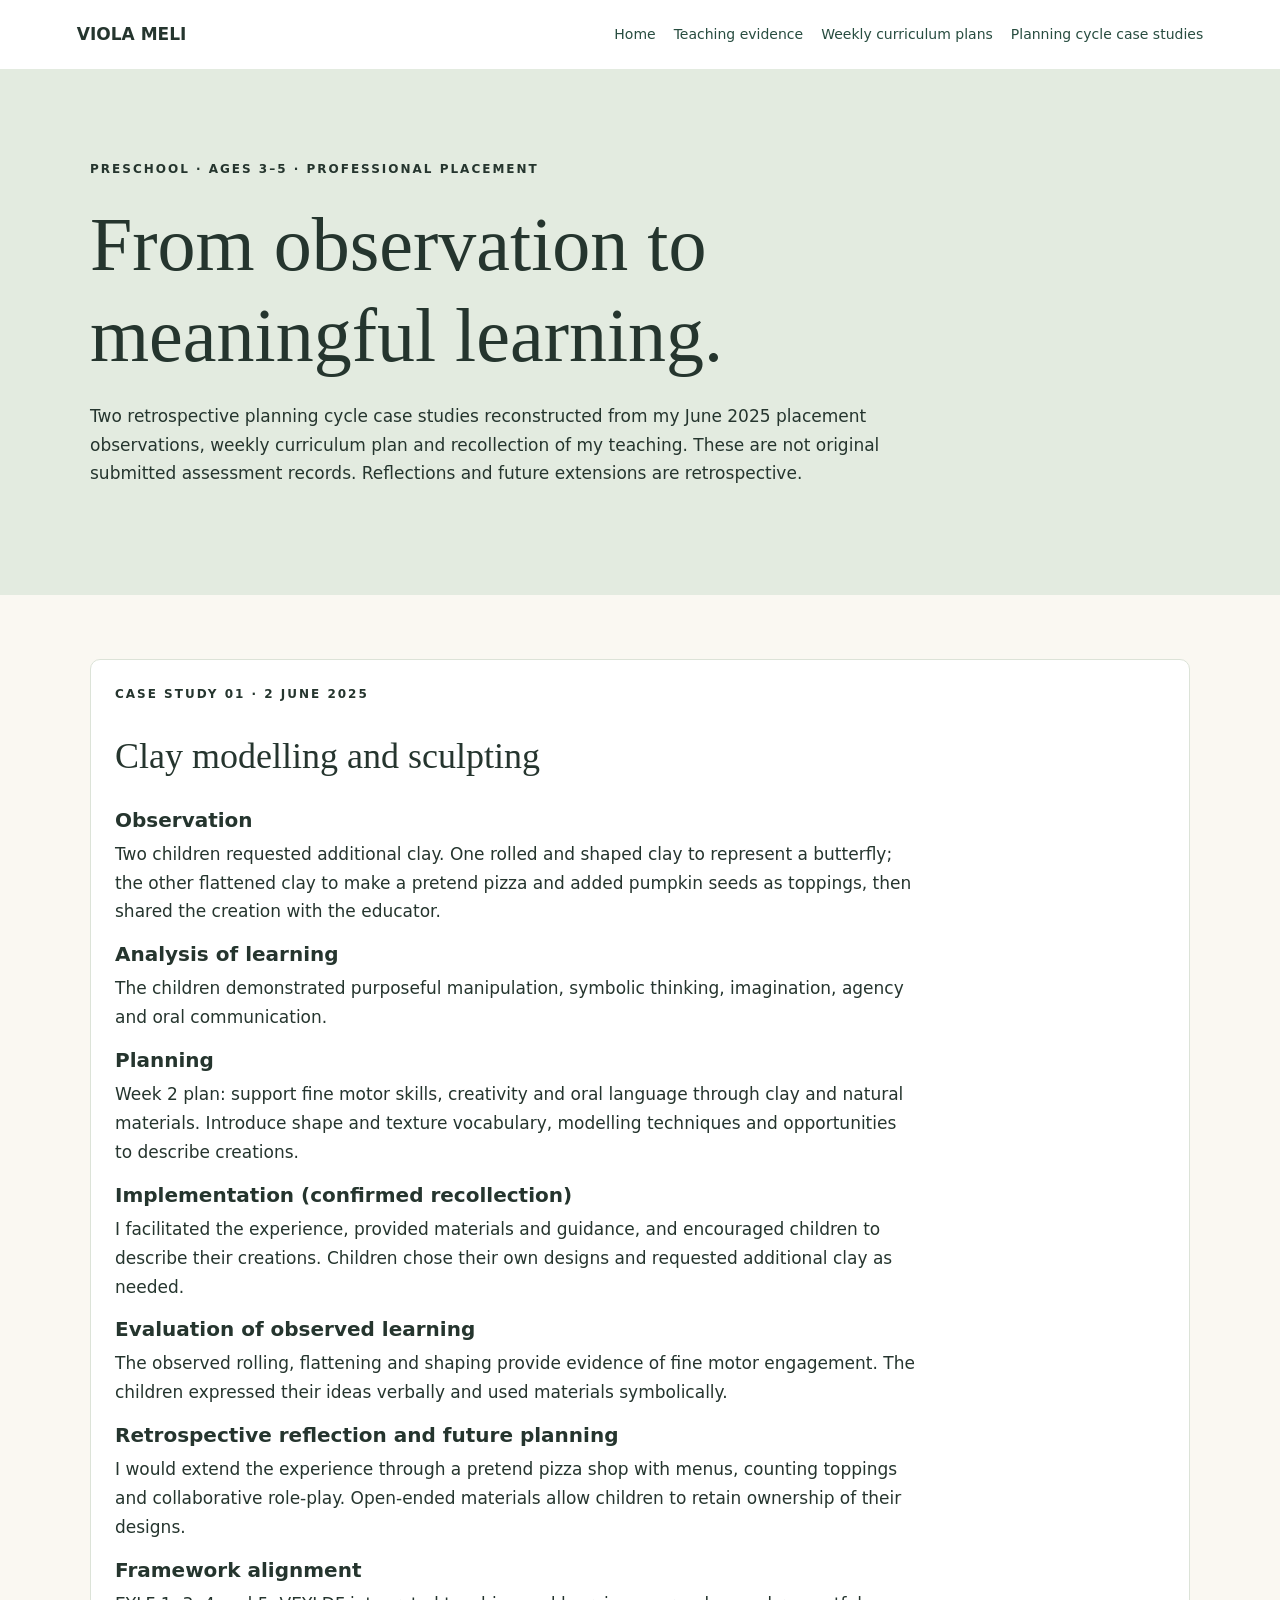
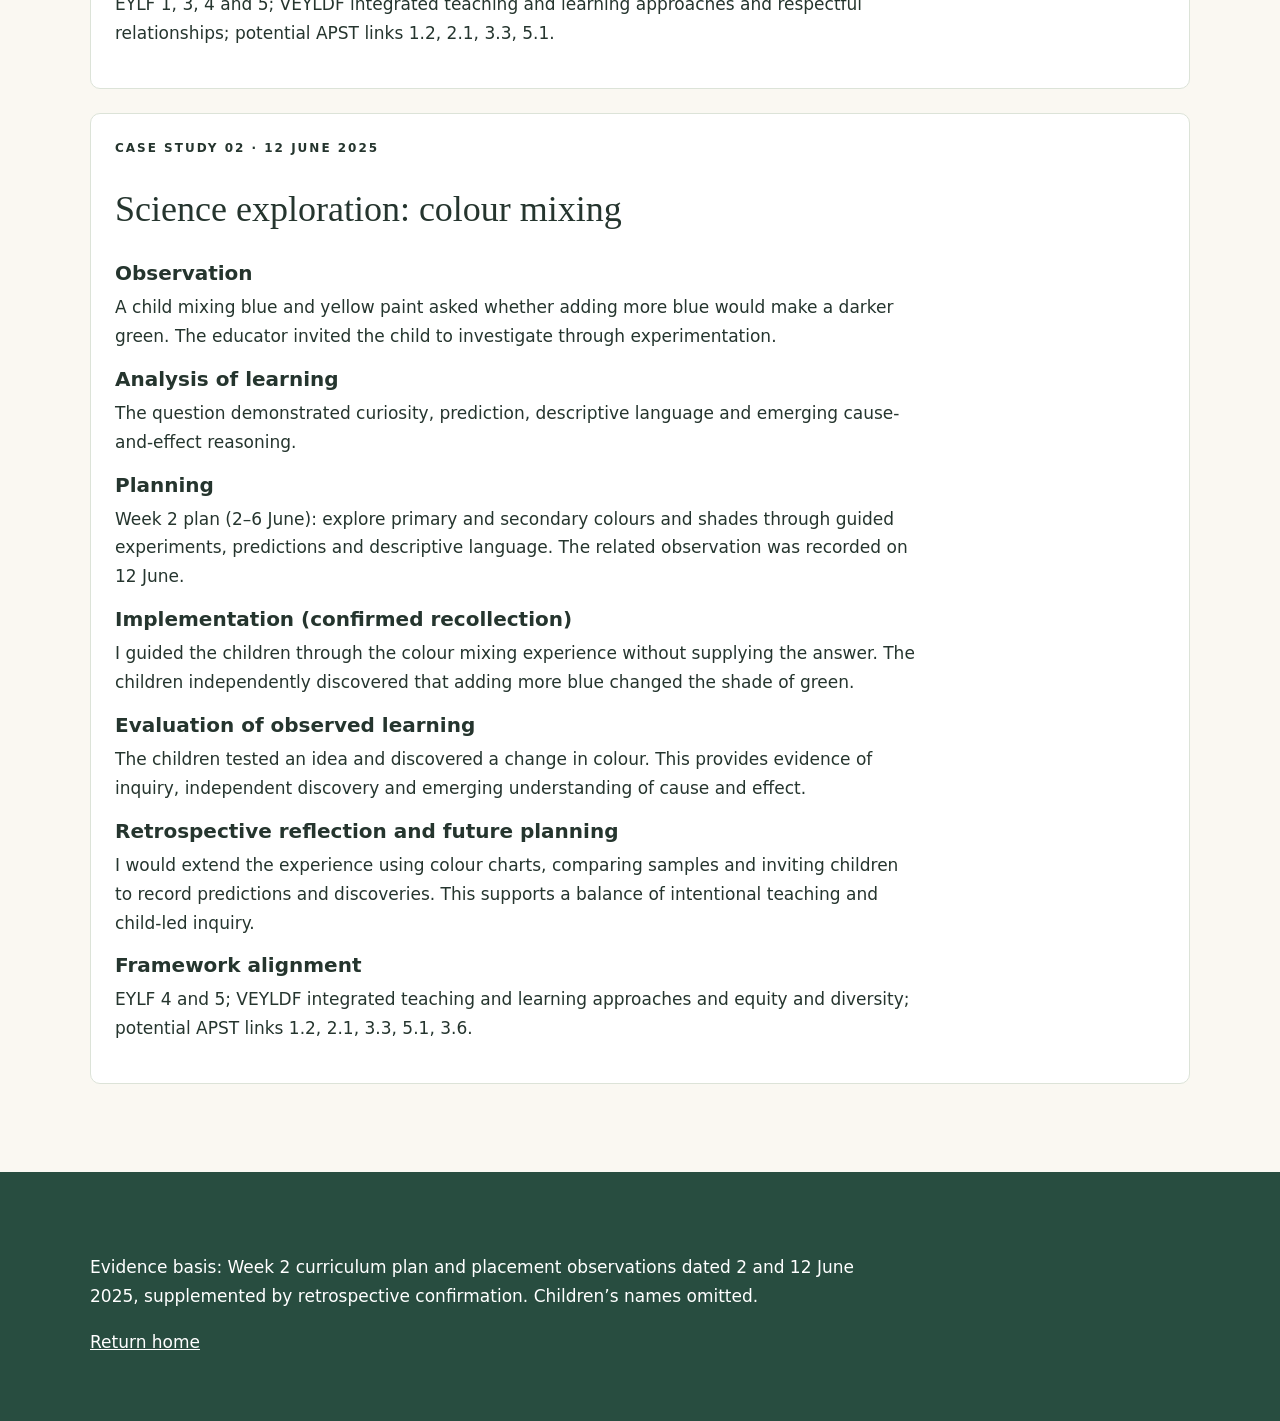
==== completed-cycles.html @ 90e4ea8d "Add files via upload" ====
<!doctype html><html lang="en"><head><meta charset="utf-8"><meta name="viewport" content="width=device-width,initial-scale=1"><title>Planning Cycle Case Studies | Viola Meli</title><link rel="stylesheet" href="style.css"></head><body><nav><strong>VIOLA MELI</strong><a href="index.html">Home</a><a href="portfolio.html">Teaching evidence</a><a href="weekly-plans.html">Weekly curriculum plans</a><a href="completed-cycles.html" aria-current="page">Planning cycle case studies</a></nav><header><div class="eyebrow">Preschool · Ages 3–5 · Professional placement</div><h1>From observation to meaningful learning.</h1><p>Two retrospective planning cycle case studies reconstructed from my June 2025 placement observations, weekly curriculum plan and recollection of my teaching. These are not original submitted assessment records. Reflections and future extensions are retrospective.</p></header><section><article class="tile" style="margin-bottom:24px"><div class="eyebrow">Case study 01 · 2 June 2025</div><h2>Clay modelling and sculpting</h2><h3>Observation</h3><p>Two children requested additional clay. One rolled and shaped clay to represent a butterfly; the other flattened clay to make a pretend pizza and added pumpkin seeds as toppings, then shared the creation with the educator.</p><h3>Analysis of learning</h3><p>The children demonstrated purposeful manipulation, symbolic thinking, imagination, agency and oral communication.</p><h3>Planning</h3><p>Week 2 plan: support fine motor skills, creativity and oral language through clay and natural materials. Introduce shape and texture vocabulary, modelling techniques and opportunities to describe creations.</p><h3>Implementation (confirmed recollection)</h3><p>I facilitated the experience, provided materials and guidance, and encouraged children to describe their creations. Children chose their own designs and requested additional clay as needed.</p><h3>Evaluation of observed learning</h3><p>The observed rolling, flattening and shaping provide evidence of fine motor engagement. The children expressed their ideas verbally and used materials symbolically.</p><h3>Retrospective reflection and future planning</h3><p>I would extend the experience through a pretend pizza shop with menus, counting toppings and collaborative role-play. Open-ended materials allow children to retain ownership of their designs.</p><h3>Framework alignment</h3><p>EYLF 1, 3, 4 and 5; VEYLDF integrated teaching and learning approaches and respectful relationships; potential APST links 1.2, 2.1, 3.3, 5.1.</p></article><article class="tile" style="margin-bottom:24px"><div class="eyebrow">Case study 02 · 12 June 2025</div><h2>Science exploration: colour mixing</h2><h3>Observation</h3><p>A child mixing blue and yellow paint asked whether adding more blue would make a darker green. The educator invited the child to investigate through experimentation.</p><h3>Analysis of learning</h3><p>The question demonstrated curiosity, prediction, descriptive language and emerging cause-and-effect reasoning.</p><h3>Planning</h3><p>Week 2 plan (2–6 June): explore primary and secondary colours and shades through guided experiments, predictions and descriptive language. The related observation was recorded on 12 June.</p><h3>Implementation (confirmed recollection)</h3><p>I guided the children through the colour mixing experience without supplying the answer. The children independently discovered that adding more blue changed the shade of green.</p><h3>Evaluation of observed learning</h3><p>The children tested an idea and discovered a change in colour. This provides evidence of inquiry, independent discovery and emerging understanding of cause and effect.</p><h3>Retrospective reflection and future planning</h3><p>I would extend the experience using colour charts, comparing samples and inviting children to record predictions and discoveries. This supports a balance of intentional teaching and child-led inquiry.</p><h3>Framework alignment</h3><p>EYLF 4 and 5; VEYLDF integrated teaching and learning approaches and equity and diversity; potential APST links 1.2, 2.1, 3.3, 5.1, 3.6.</p></article></section><footer><p>Evidence basis: Week 2 curriculum plan and placement observations dated 2 and 12 June 2025, supplemented by retrospective confirmation. Children’s names omitted.</p><a href="index.html">Return home</a></footer></body></html>
---- style.css ----
:root{--green:#284d40;--sage:#e3ebe0;--cream:#faf8f2;--ink:#25352e}*{box-sizing:border-box}html{scroll-behavior:smooth}body{margin:0;background:var(--cream);color:var(--ink);font:17px/1.7 system-ui,sans-serif}header,section,footer{padding:clamp(24px,5vw,70px) max(6vw,calc((100vw - 1100px)/2))}nav{display:flex;flex-wrap:wrap;gap:18px;align-items:center;padding:20px 6%;background:white}nav strong{margin-right:auto}a{color:var(--green)}nav a{text-decoration:none;font-size:14px}header{background:var(--sage);padding-top:90px;padding-bottom:90px}h1,h2,h3{line-height:1.2}h1,h2{font-family:Georgia,serif;font-weight:normal}h1{font-size:clamp(40px,7vw,76px);max-width:850px;margin:20px 0}h2{font-size:36px}h3{font-size:20px}.eyebrow{font-size:12px;letter-spacing:2px;text-transform:uppercase;font-weight:bold}.button{display:inline-block;background:var(--green);color:white;padding:12px 22px;border-radius:5px;text-decoration:none}.grid{display:grid;grid-template-columns:repeat(auto-fit,minmax(min(100%,250px),1fr));gap:20px}.tile{background:white;border:1px solid #dce3d8;border-radius:10px;padding:24px}.muted{color:#52675d;font-size:14px}.band{background:var(--sage)}footer{background:var(--green);color:white}footer a{color:white}p{max-width:800px}a:focus-visible{outline:3px solid #a67d34;outline-offset:4px}
 details{margin-top:16px}summary{cursor:pointer;font-weight:600;color:var(--green)}select{font:inherit;padding:10px;border:1px solid #a6b5a9;border-radius:5px;background:white;color:var(--ink)}.tags{font-size:13px;color:var(--green);font-weight:600}.evidence-grid{display:grid;grid-template-columns:repeat(auto-fit,minmax(min(100%,340px),1fr));gap:20px}.tile p{margin:8px 0 16px}.tile h3{margin:8px 0}.tile h4{margin-bottom:0} 
[hidden]{display:none!important}
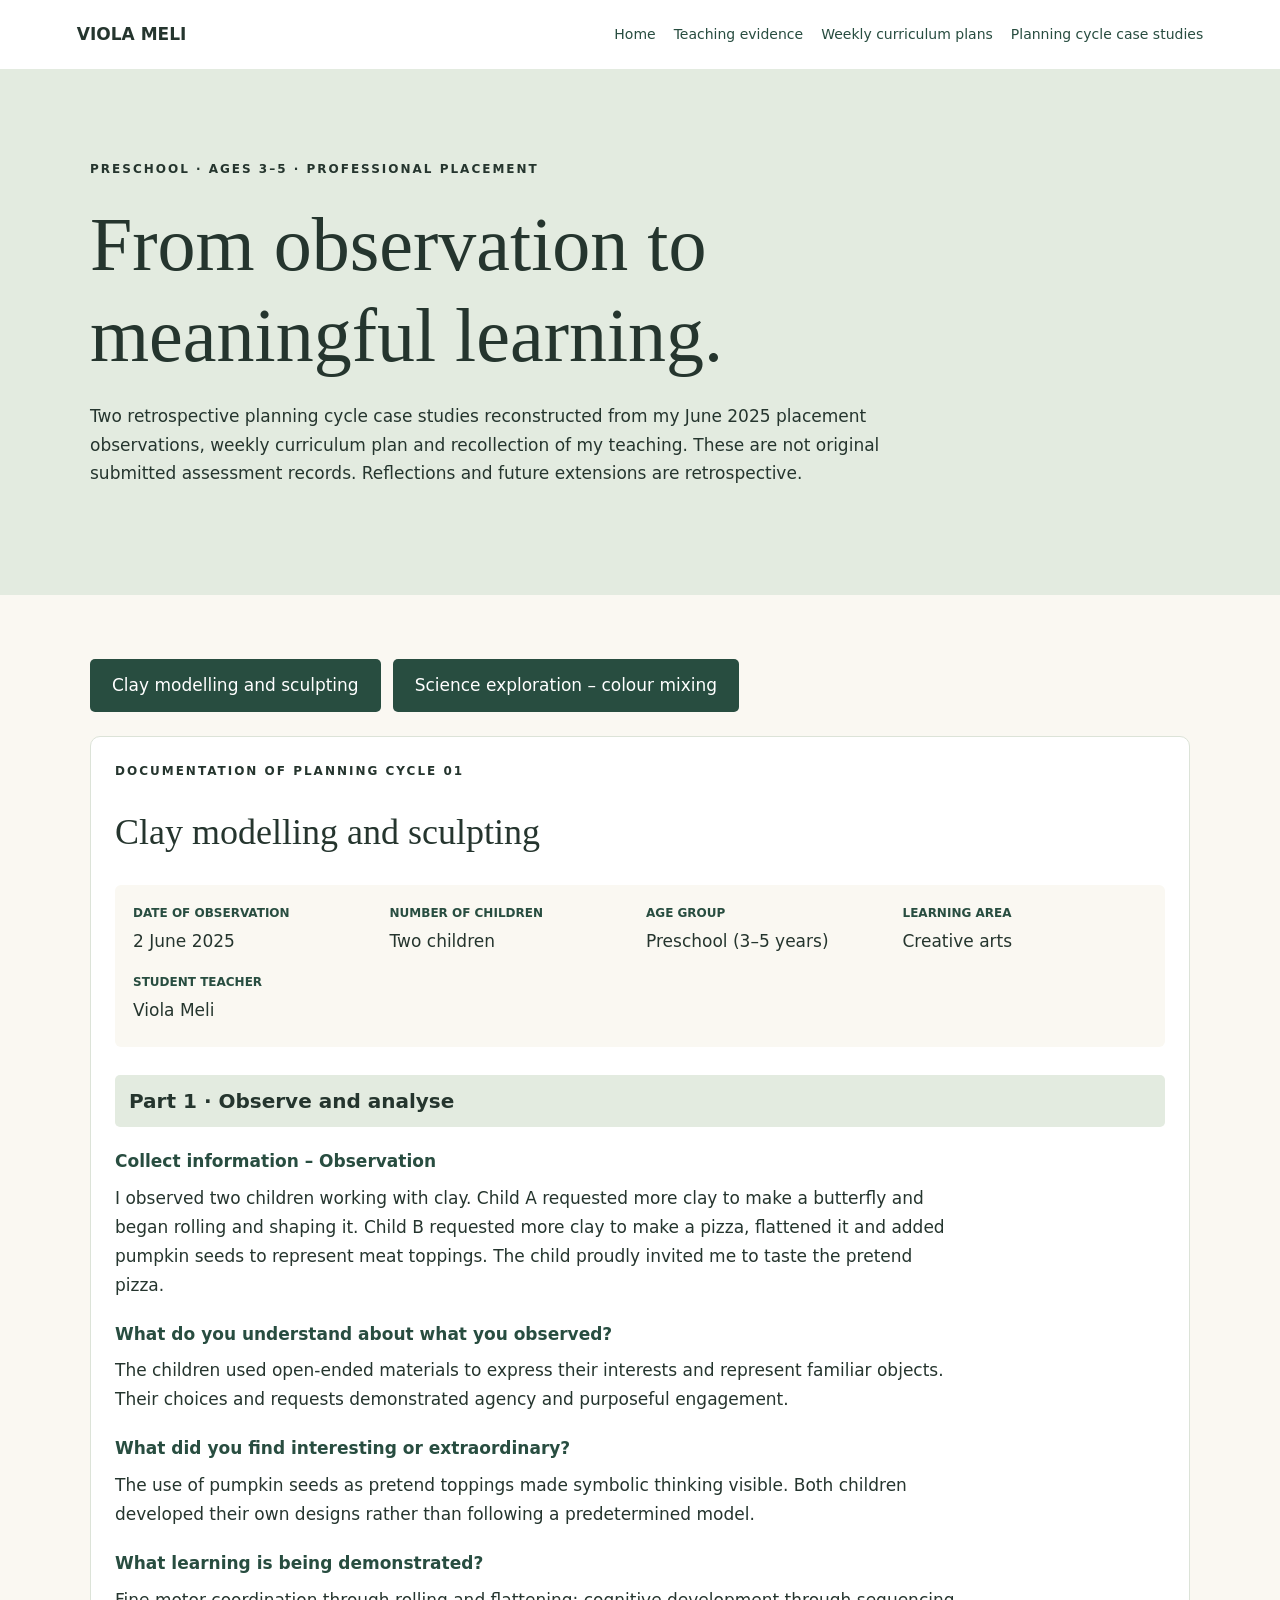
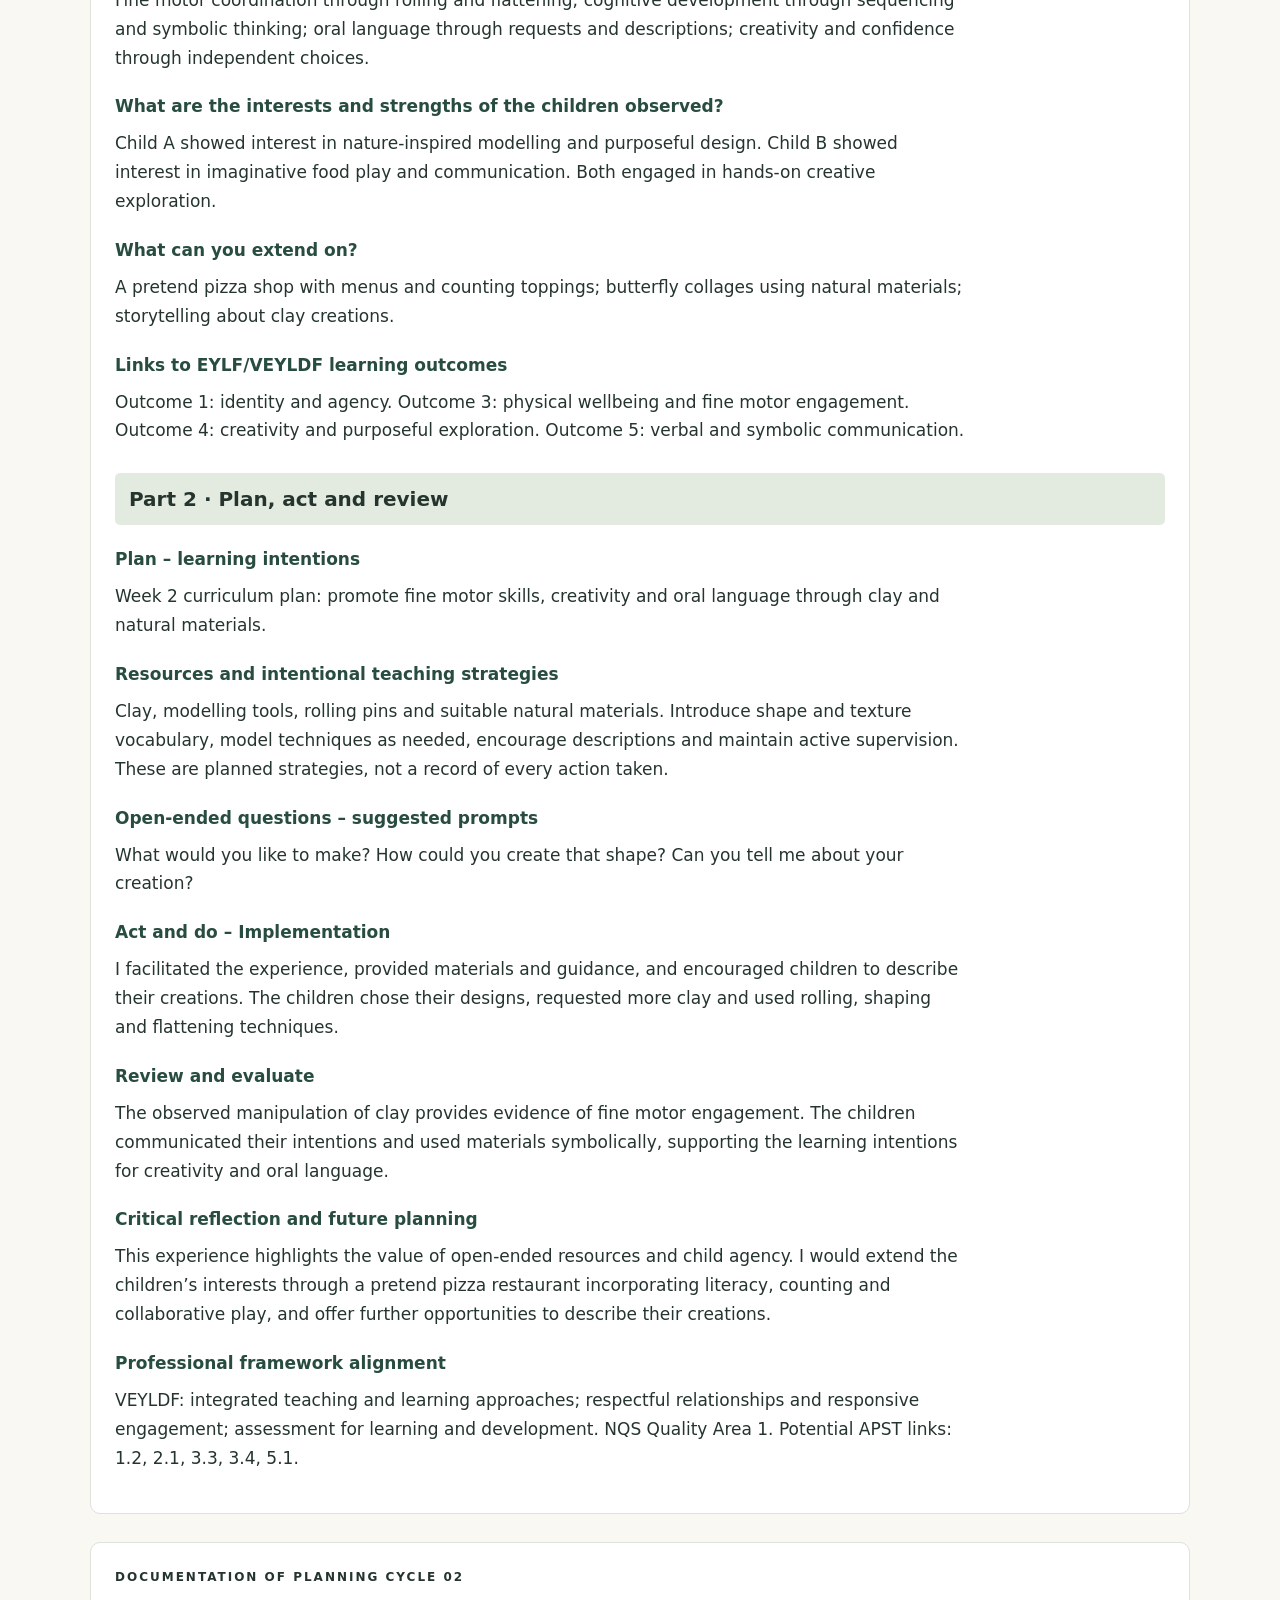
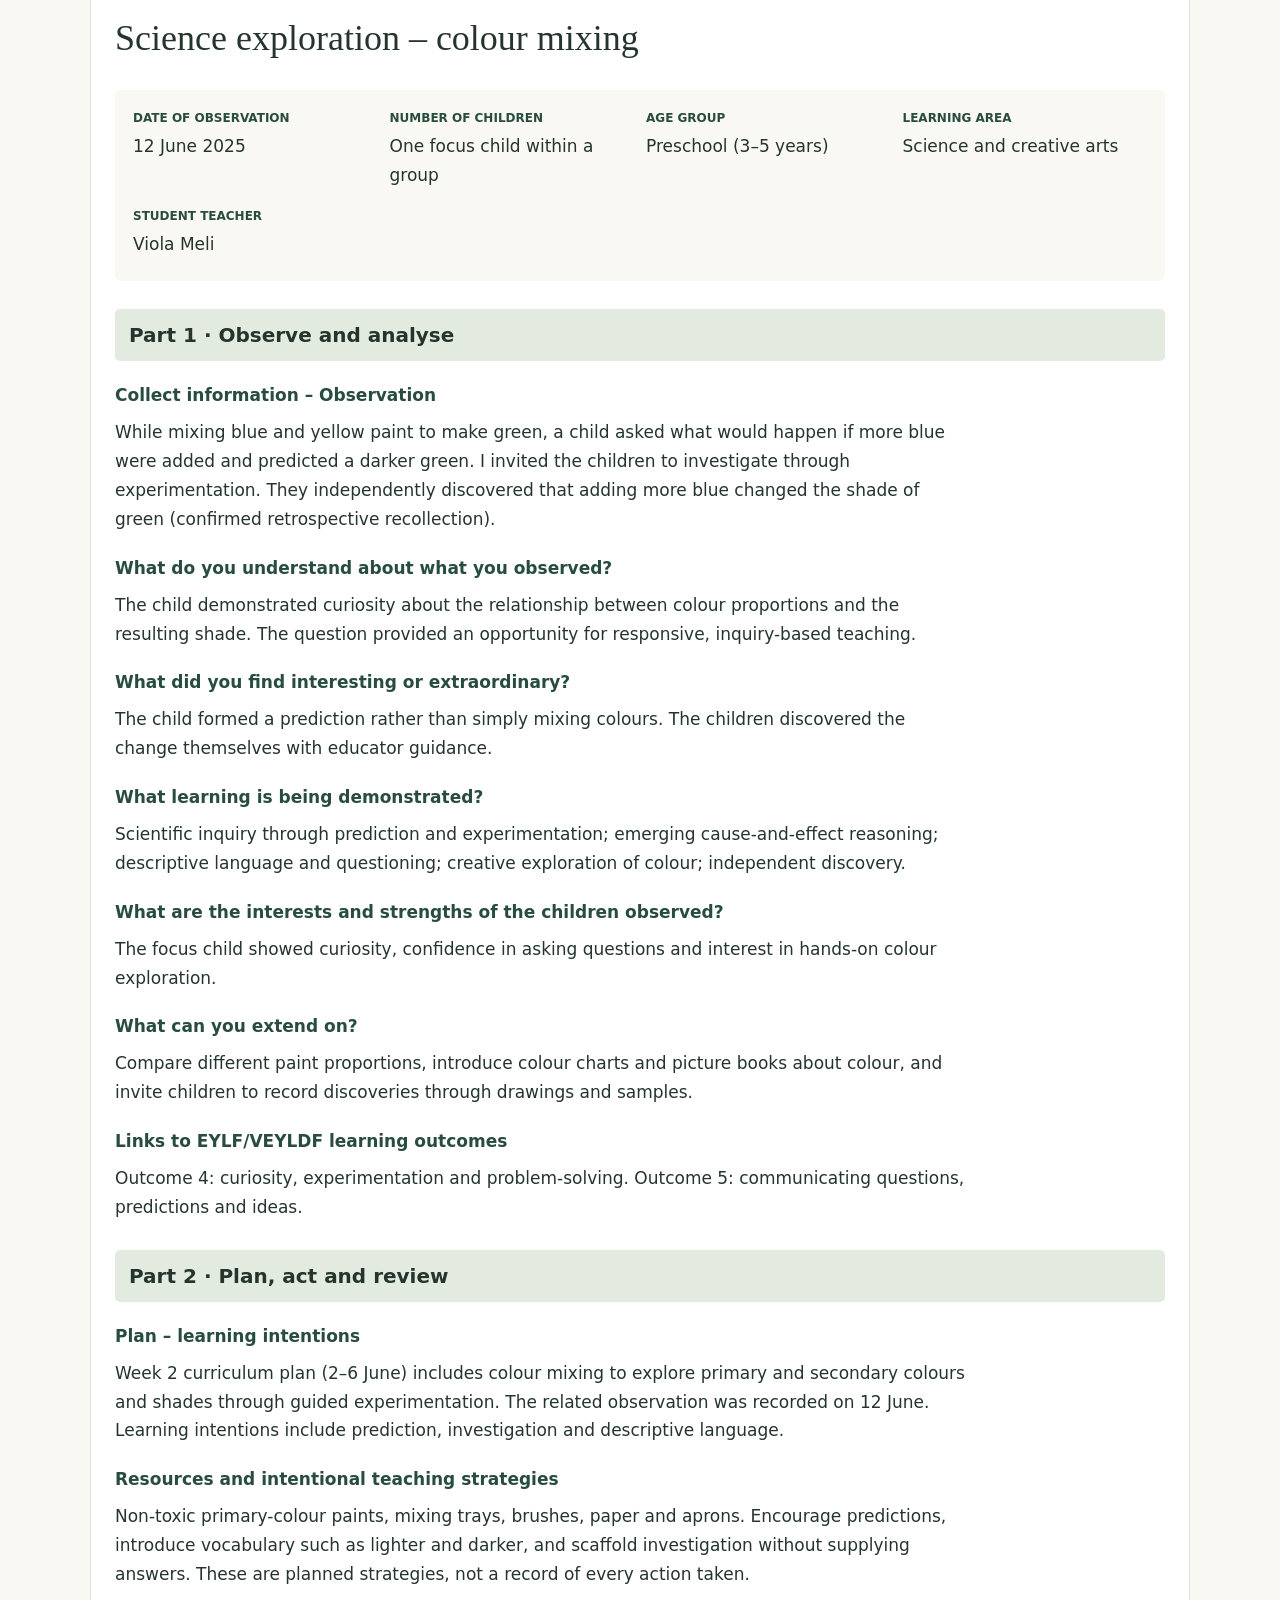
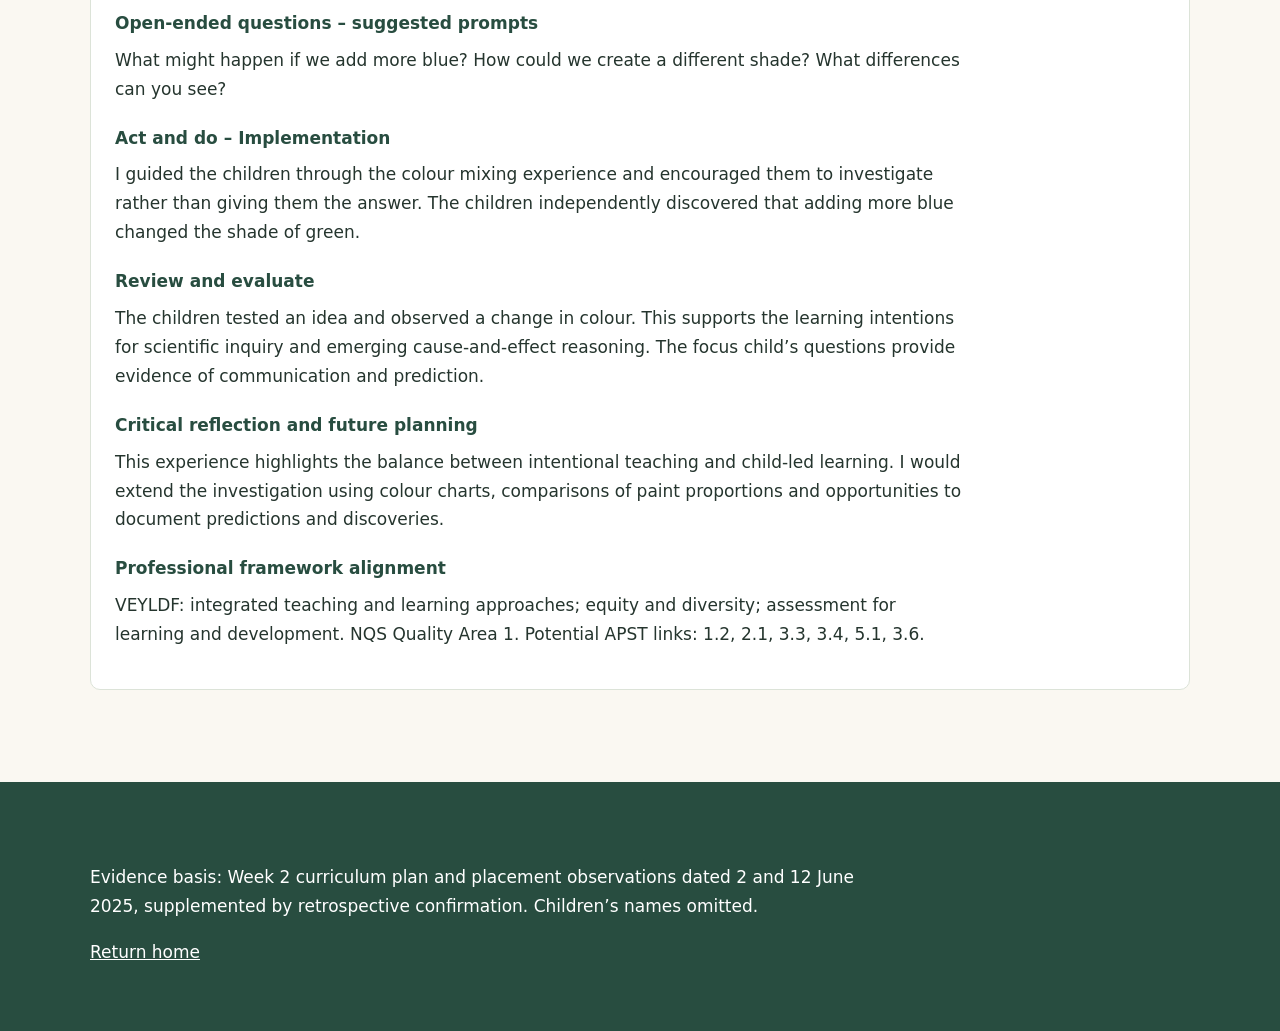
==== commit 5c2c68fd: "Add files via upload" ====
--- a/completed-cycles.html
+++ b/completed-cycles.html
@@ -1 +1 @@
-<!doctype html><html lang="en"><head><meta charset="utf-8"><meta name="viewport" content="width=device-width,initial-scale=1"><title>Planning Cycle Case Studies | Viola Meli</title><link rel="stylesheet" href="style.css"></head><body><nav><strong>VIOLA MELI</strong><a href="index.html">Home</a><a href="portfolio.html">Teaching evidence</a><a href="weekly-plans.html">Weekly curriculum plans</a><a href="completed-cycles.html" aria-current="page">Planning cycle case studies</a></nav><header><div class="eyebrow">Preschool · Ages 3–5 · Professional placement</div><h1>From observation to meaningful learning.</h1><p>Two retrospective planning cycle case studies reconstructed from my June 2025 placement observations, weekly curriculum plan and recollection of my teaching. These are not original submitted assessment records. Reflections and future extensions are retrospective.</p></header><section><article class="tile" style="margin-bottom:24px"><div class="eyebrow">Case study 01 · 2 June 2025</div><h2>Clay modelling and sculpting</h2><h3>Observation</h3><p>Two children requested additional clay. One rolled and shaped clay to represent a butterfly; the other flattened clay to make a pretend pizza and added pumpkin seeds as toppings, then shared the creation with the educator.</p><h3>Analysis of learning</h3><p>The children demonstrated purposeful manipulation, symbolic thinking, imagination, agency and oral communication.</p><h3>Planning</h3><p>Week 2 plan: support fine motor skills, creativity and oral language through clay and natural materials. Introduce shape and texture vocabulary, modelling techniques and opportunities to describe creations.</p><h3>Implementation (confirmed recollection)</h3><p>I facilitated the experience, provided materials and guidance, and encouraged children to describe their creations. Children chose their own designs and requested additional clay as needed.</p><h3>Evaluation of observed learning</h3><p>The observed rolling, flattening and shaping provide evidence of fine motor engagement. The children expressed their ideas verbally and used materials symbolically.</p><h3>Retrospective reflection and future planning</h3><p>I would extend the experience through a pretend pizza shop with menus, counting toppings and collaborative role-play. Open-ended materials allow children to retain ownership of their designs.</p><h3>Framework alignment</h3><p>EYLF 1, 3, 4 and 5; VEYLDF integrated teaching and learning approaches and respectful relationships; potential APST links 1.2, 2.1, 3.3, 5.1.</p></article><article class="tile" style="margin-bottom:24px"><div class="eyebrow">Case study 02 · 12 June 2025</div><h2>Science exploration: colour mixing</h2><h3>Observation</h3><p>A child mixing blue and yellow paint asked whether adding more blue would make a darker green. The educator invited the child to investigate through experimentation.</p><h3>Analysis of learning</h3><p>The question demonstrated curiosity, prediction, descriptive language and emerging cause-and-effect reasoning.</p><h3>Planning</h3><p>Week 2 plan (2–6 June): explore primary and secondary colours and shades through guided experiments, predictions and descriptive language. The related observation was recorded on 12 June.</p><h3>Implementation (confirmed recollection)</h3><p>I guided the children through the colour mixing experience without supplying the answer. The children independently discovered that adding more blue changed the shade of green.</p><h3>Evaluation of observed learning</h3><p>The children tested an idea and discovered a change in colour. This provides evidence of inquiry, independent discovery and emerging understanding of cause and effect.</p><h3>Retrospective reflection and future planning</h3><p>I would extend the experience using colour charts, comparing samples and inviting children to record predictions and discoveries. This supports a balance of intentional teaching and child-led inquiry.</p><h3>Framework alignment</h3><p>EYLF 4 and 5; VEYLDF integrated teaching and learning approaches and equity and diversity; potential APST links 1.2, 2.1, 3.3, 5.1, 3.6.</p></article></section><footer><p>Evidence basis: Week 2 curriculum plan and placement observations dated 2 and 12 June 2025, supplemented by retrospective confirmation. Children’s names omitted.</p><a href="index.html">Return home</a></footer></body></html>+<!doctype html><html lang="en"><head><meta charset="utf-8"><meta name="viewport" content="width=device-width,initial-scale=1"><title>Planning Cycle Case Studies | Viola Meli</title><link rel="stylesheet" href="style.css"></head><body><nav><strong>VIOLA MELI</strong><a href="index.html">Home</a><a href="portfolio.html">Teaching evidence</a><a href="weekly-plans.html">Weekly curriculum plans</a><a href="completed-cycles.html" aria-current="page">Planning cycle case studies</a></nav><header><div class="eyebrow">Preschool · Ages 3–5 · Professional placement</div><h1>From observation to meaningful learning.</h1><p>Two retrospective planning cycle case studies reconstructed from my June 2025 placement observations, weekly curriculum plan and recollection of my teaching. These are not original submitted assessment records. Reflections and future extensions are retrospective.</p></header><section class="cycle-section"><div class="cycle-jump"><a class="button" href="#cycle-01">Clay modelling and sculpting</a><a class="button" href="#cycle-02">Science exploration – colour mixing</a></div><article class="tile cycle" id="cycle-01"><div class="eyebrow">Documentation of planning cycle 01</div><h2>Clay modelling and sculpting</h2><dl class="cycle-meta"><div><dt>Date of observation</dt><dd>2 June 2025</dd></div><div><dt>Number of children</dt><dd>Two children</dd></div><div><dt>Age group</dt><dd>Preschool (3–5 years)</dd></div><div><dt>Learning area</dt><dd>Creative arts</dd></div><div><dt>Student teacher</dt><dd>Viola Meli</dd></div></dl><h3 class="cycle-part">Part 1 · Observe and analyse</h3><h4>Collect information – Observation</h4><p>I observed two children working with clay. Child A requested more clay to make a butterfly and began rolling and shaping it. Child B requested more clay to make a pizza, flattened it and added pumpkin seeds to represent meat toppings. The child proudly invited me to taste the pretend pizza.</p><h4>What do you understand about what you observed?</h4><p>The children used open-ended materials to express their interests and represent familiar objects. Their choices and requests demonstrated agency and purposeful engagement.</p><h4>What did you find interesting or extraordinary?</h4><p>The use of pumpkin seeds as pretend toppings made symbolic thinking visible. Both children developed their own designs rather than following a predetermined model.</p><h4>What learning is being demonstrated?</h4><p>Fine motor coordination through rolling and flattening; cognitive development through sequencing and symbolic thinking; oral language through requests and descriptions; creativity and confidence through independent choices.</p><h4>What are the interests and strengths of the children observed?</h4><p>Child A showed interest in nature-inspired modelling and purposeful design. Child B showed interest in imaginative food play and communication. Both engaged in hands-on creative exploration.</p><h4>What can you extend on?</h4><p>A pretend pizza shop with menus and counting toppings; butterfly collages using natural materials; storytelling about clay creations.</p><h4>Links to EYLF/VEYLDF learning outcomes</h4><p>Outcome 1: identity and agency. Outcome 3: physical wellbeing and fine motor engagement. Outcome 4: creativity and purposeful exploration. Outcome 5: verbal and symbolic communication.</p><h3 class="cycle-part">Part 2 · Plan, act and review</h3><h4>Plan – learning intentions</h4><p>Week 2 curriculum plan: promote fine motor skills, creativity and oral language through clay and natural materials.</p><h4>Resources and intentional teaching strategies</h4><p>Clay, modelling tools, rolling pins and suitable natural materials. Introduce shape and texture vocabulary, model techniques as needed, encourage descriptions and maintain active supervision. These are planned strategies, not a record of every action taken.</p><h4>Open-ended questions – suggested prompts</h4><p>What would you like to make? How could you create that shape? Can you tell me about your creation?</p><h4>Act and do – Implementation</h4><p>I facilitated the experience, provided materials and guidance, and encouraged children to describe their creations. The children chose their designs, requested more clay and used rolling, shaping and flattening techniques.</p><h4>Review and evaluate</h4><p>The observed manipulation of clay provides evidence of fine motor engagement. The children communicated their intentions and used materials symbolically, supporting the learning intentions for creativity and oral language.</p><h4>Critical reflection and future planning</h4><p>This experience highlights the value of open-ended resources and child agency. I would extend the children’s interests through a pretend pizza restaurant incorporating literacy, counting and collaborative play, and offer further opportunities to describe their creations.</p><h4>Professional framework alignment</h4><p>VEYLDF: integrated teaching and learning approaches; respectful relationships and responsive engagement; assessment for learning and development. NQS Quality Area 1. Potential APST links: 1.2, 2.1, 3.3, 3.4, 5.1.</p></article><article class="tile cycle" id="cycle-02"><div class="eyebrow">Documentation of planning cycle 02</div><h2>Science exploration – colour mixing</h2><dl class="cycle-meta"><div><dt>Date of observation</dt><dd>12 June 2025</dd></div><div><dt>Number of children</dt><dd>One focus child within a group</dd></div><div><dt>Age group</dt><dd>Preschool (3–5 years)</dd></div><div><dt>Learning area</dt><dd>Science and creative arts</dd></div><div><dt>Student teacher</dt><dd>Viola Meli</dd></div></dl><h3 class="cycle-part">Part 1 · Observe and analyse</h3><h4>Collect information – Observation</h4><p>While mixing blue and yellow paint to make green, a child asked what would happen if more blue were added and predicted a darker green. I invited the children to investigate through experimentation. They independently discovered that adding more blue changed the shade of green (confirmed retrospective recollection).</p><h4>What do you understand about what you observed?</h4><p>The child demonstrated curiosity about the relationship between colour proportions and the resulting shade. The question provided an opportunity for responsive, inquiry-based teaching.</p><h4>What did you find interesting or extraordinary?</h4><p>The child formed a prediction rather than simply mixing colours. The children discovered the change themselves with educator guidance.</p><h4>What learning is being demonstrated?</h4><p>Scientific inquiry through prediction and experimentation; emerging cause-and-effect reasoning; descriptive language and questioning; creative exploration of colour; independent discovery.</p><h4>What are the interests and strengths of the children observed?</h4><p>The focus child showed curiosity, confidence in asking questions and interest in hands-on colour exploration.</p><h4>What can you extend on?</h4><p>Compare different paint proportions, introduce colour charts and picture books about colour, and invite children to record discoveries through drawings and samples.</p><h4>Links to EYLF/VEYLDF learning outcomes</h4><p>Outcome 4: curiosity, experimentation and problem-solving. Outcome 5: communicating questions, predictions and ideas.</p><h3 class="cycle-part">Part 2 · Plan, act and review</h3><h4>Plan – learning intentions</h4><p>Week 2 curriculum plan (2–6 June) includes colour mixing to explore primary and secondary colours and shades through guided experimentation. The related observation was recorded on 12 June. Learning intentions include prediction, investigation and descriptive language.</p><h4>Resources and intentional teaching strategies</h4><p>Non-toxic primary-colour paints, mixing trays, brushes, paper and aprons. Encourage predictions, introduce vocabulary such as lighter and darker, and scaffold investigation without supplying answers. These are planned strategies, not a record of every action taken.</p><h4>Open-ended questions – suggested prompts</h4><p>What might happen if we add more blue? How could we create a different shade? What differences can you see?</p><h4>Act and do – Implementation</h4><p>I guided the children through the colour mixing experience and encouraged them to investigate rather than giving them the answer. The children independently discovered that adding more blue changed the shade of green.</p><h4>Review and evaluate</h4><p>The children tested an idea and observed a change in colour. This supports the learning intentions for scientific inquiry and emerging cause-and-effect reasoning. The focus child’s questions provide evidence of communication and prediction.</p><h4>Critical reflection and future planning</h4><p>This experience highlights the balance between intentional teaching and child-led learning. I would extend the investigation using colour charts, comparisons of paint proportions and opportunities to document predictions and discoveries.</p><h4>Professional framework alignment</h4><p>VEYLDF: integrated teaching and learning approaches; equity and diversity; assessment for learning and development. NQS Quality Area 1. Potential APST links: 1.2, 2.1, 3.3, 3.4, 5.1, 3.6.</p></article></section><footer><p>Evidence basis: Week 2 curriculum plan and placement observations dated 2 and 12 June 2025, supplemented by retrospective confirmation. Children’s names omitted.</p><a href="index.html">Return home</a></footer></body></html>
--- a/style.css
+++ b/style.css
@@ -1,4 +1,5 @@
 
 :root{--green:#284d40;--sage:#e3ebe0;--cream:#faf8f2;--ink:#25352e}*{box-sizing:border-box}html{scroll-behavior:smooth}body{margin:0;background:var(--cream);color:var(--ink);font:17px/1.7 system-ui,sans-serif}header,section,footer{padding:clamp(24px,5vw,70px) max(6vw,calc((100vw - 1100px)/2))}nav{display:flex;flex-wrap:wrap;gap:18px;align-items:center;padding:20px 6%;background:white}nav strong{margin-right:auto}a{color:var(--green)}nav a{text-decoration:none;font-size:14px}header{background:var(--sage);padding-top:90px;padding-bottom:90px}h1,h2,h3{line-height:1.2}h1,h2{font-family:Georgia,serif;font-weight:normal}h1{font-size:clamp(40px,7vw,76px);max-width:850px;margin:20px 0}h2{font-size:36px}h3{font-size:20px}.eyebrow{font-size:12px;letter-spacing:2px;text-transform:uppercase;font-weight:bold}.button{display:inline-block;background:var(--green);color:white;padding:12px 22px;border-radius:5px;text-decoration:none}.grid{display:grid;grid-template-columns:repeat(auto-fit,minmax(min(100%,250px),1fr));gap:20px}.tile{background:white;border:1px solid #dce3d8;border-radius:10px;padding:24px}.muted{color:#52675d;font-size:14px}.band{background:var(--sage)}footer{background:var(--green);color:white}footer a{color:white}p{max-width:800px}a:focus-visible{outline:3px solid #a67d34;outline-offset:4px}
  details{margin-top:16px}summary{cursor:pointer;font-weight:600;color:var(--green)}select{font:inherit;padding:10px;border:1px solid #a6b5a9;border-radius:5px;background:white;color:var(--ink)}.tags{font-size:13px;color:var(--green);font-weight:600}.evidence-grid{display:grid;grid-template-columns:repeat(auto-fit,minmax(min(100%,340px),1fr));gap:20px}.tile p{margin:8px 0 16px}.tile h3{margin:8px 0}.tile h4{margin-bottom:0} 
-[hidden]{display:none!important}+[hidden]{display:none!important}
+.cycle-jump{display:flex;flex-wrap:wrap;gap:12px;margin-bottom:24px}.cycle{margin-bottom:28px;scroll-margin-top:20px}.cycle-meta{display:grid;grid-template-columns:repeat(auto-fit,minmax(min(100%,210px),1fr));gap:12px;background:var(--cream);padding:18px;border-radius:6px}.cycle-meta dt{font-size:12px;text-transform:uppercase;font-weight:bold;color:var(--green)}.cycle-meta dd{margin:4px 0}.cycle .cycle-part{background:var(--sage);padding:14px;margin:28px 0 18px;border-radius:5px}.cycle h4{color:var(--green);margin-top:20px}.cycle p{max-width:850px}@media print{nav,.cycle-jump,footer{display:none}header,section{padding:12px}header{background:white}h1{font-size:28px}.cycle{border:0;padding:0;break-before:page}.cycle h4{break-after:avoid}}
